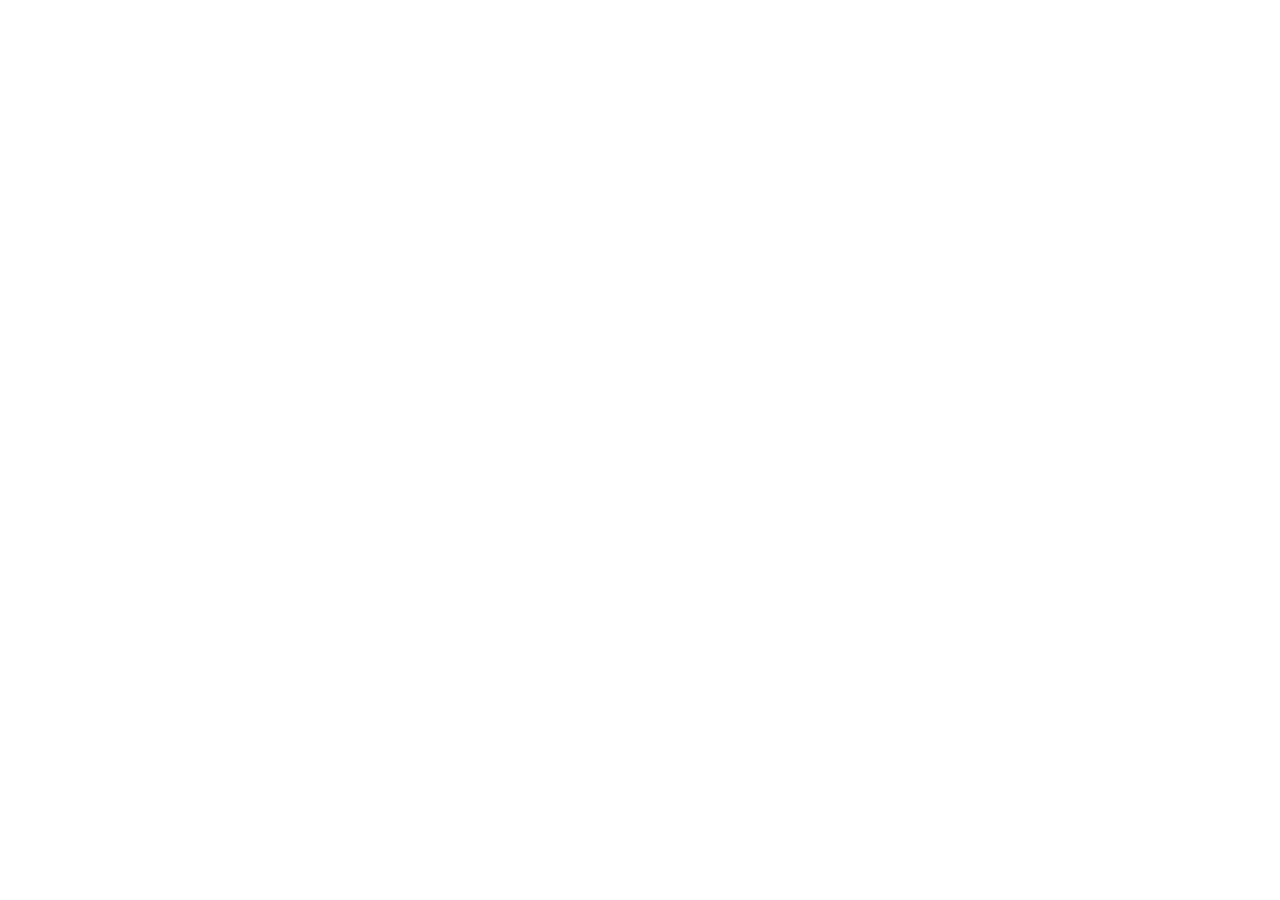
==== tools/microscope/index.html @ a1f285a3 "#feat: 添加 microscope 静态网页；" ====
<!doctype html>
<html lang="zh-CN"><head><meta charset="UTF-8"/><meta name="viewport" content="width=device-width, initial-scale=1.0"/><meta name="theme-color" content="#f5f7f4"/><meta name="description" content="面向初中生的交互式三维显微镜实验室"/><title>微观实验室 · 显微镜探索</title><link rel="icon" href="data:image/svg+xml,%3Csvg xmlns='http://www.w3.org/2000/svg' viewBox='0 0 64 64'%3E%3Crect width='64' height='64' rx='16' fill='%232b6658'/%3E%3Ctext x='12' y='46' font-size='42' fill='white'%3Eμ%3C/text%3E%3C/svg%3E"/>  <script type="module" crossorigin src="/assets/index-D6kAxr7T.js"></script>
  <link rel="stylesheet" crossorigin href="/assets/index-DTLCmqU_.css">
</head><body><div id="app"></div></body></html>
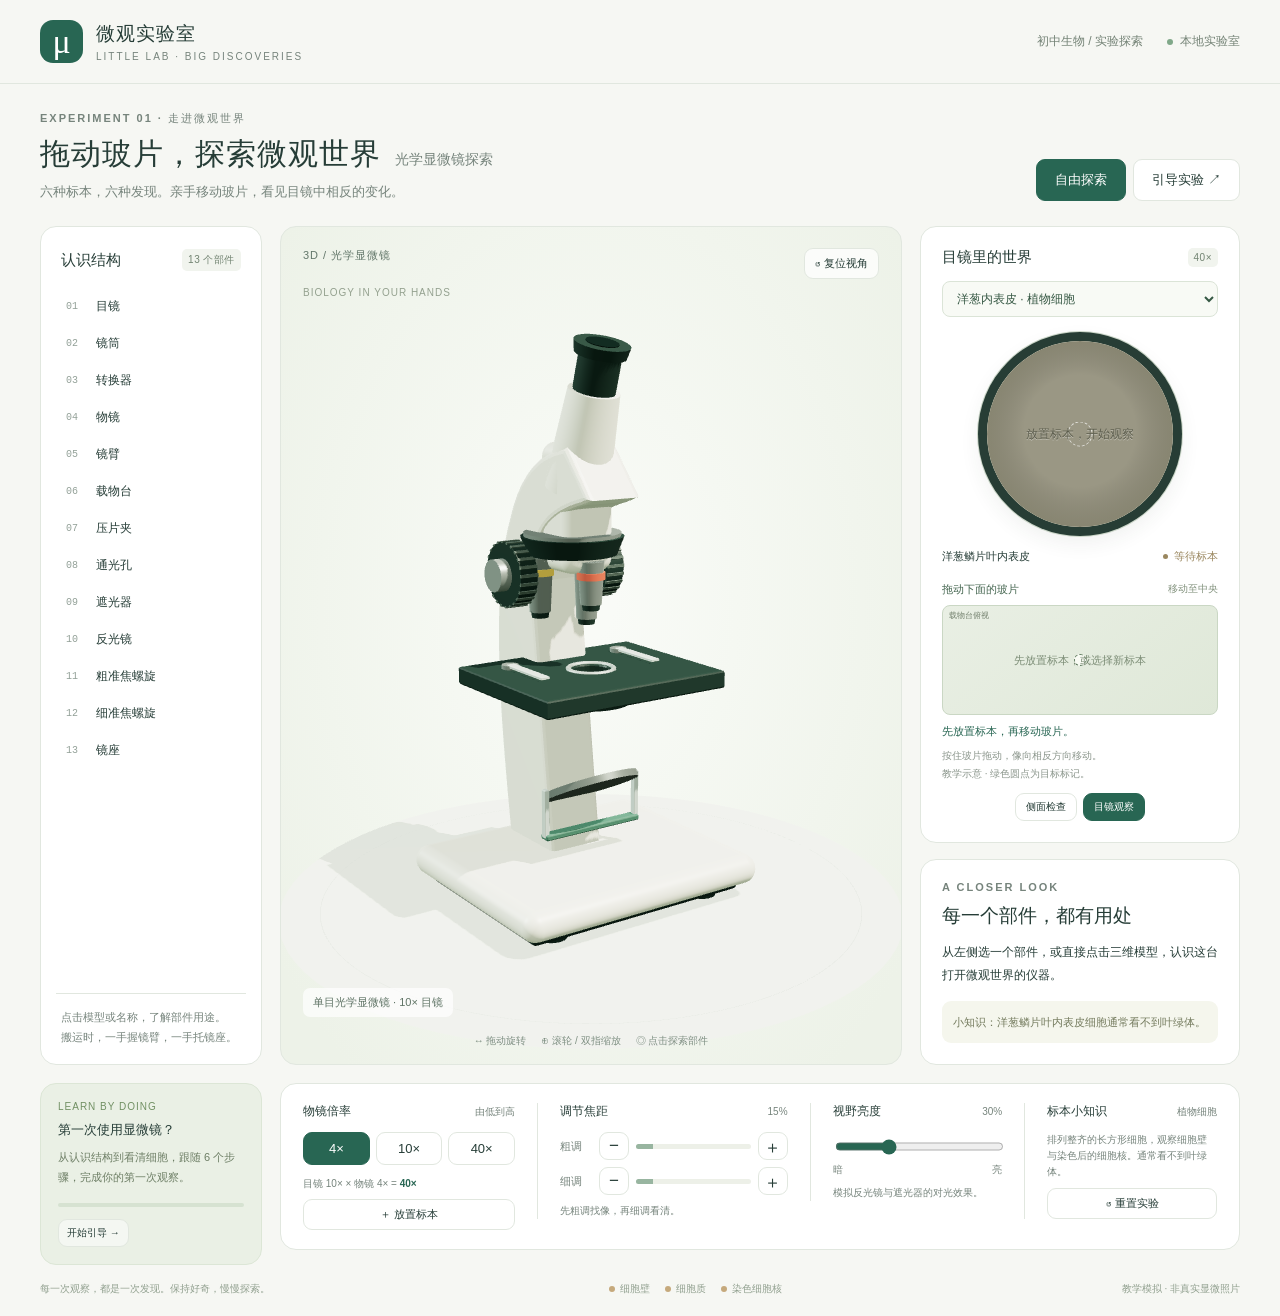
==== commit 89358246: "#fix: 修复资源路径问题；" ====
--- a/tools/microscope/index.html
+++ b/tools/microscope/index.html
@@ -1,4 +1,4 @@
 <!doctype html>
-<html lang="zh-CN"><head><meta charset="UTF-8"/><meta name="viewport" content="width=device-width, initial-scale=1.0"/><meta name="theme-color" content="#f5f7f4"/><meta name="description" content="面向初中生的交互式三维显微镜实验室"/><title>微观实验室 · 显微镜探索</title><link rel="icon" href="data:image/svg+xml,%3Csvg xmlns='http://www.w3.org/2000/svg' viewBox='0 0 64 64'%3E%3Crect width='64' height='64' rx='16' fill='%232b6658'/%3E%3Ctext x='12' y='46' font-size='42' fill='white'%3Eμ%3C/text%3E%3C/svg%3E"/>  <script type="module" crossorigin src="/assets/index-D6kAxr7T.js"></script>
-  <link rel="stylesheet" crossorigin href="/assets/index-DTLCmqU_.css">
+<html lang="zh-CN"><head><meta charset="UTF-8"/><meta name="viewport" content="width=device-width, initial-scale=1.0"/><meta name="theme-color" content="#f5f7f4"/><meta name="description" content="面向初中生的交互式三维显微镜实验室"/><title>微观实验室 · 显微镜探索</title><link rel="icon" href="data:image/svg+xml,%3Csvg xmlns='http://www.w3.org/2000/svg' viewBox='0 0 64 64'%3E%3Crect width='64' height='64' rx='16' fill='%232b6658'/%3E%3Ctext x='12' y='46' font-size='42' fill='white'%3Eμ%3C/text%3E%3C/svg%3E"/>  <script type="module" crossorigin src="./assets/index-D6kAxr7T.js"></script>
+  <link rel="stylesheet" crossorigin href="./assets/index-DTLCmqU_.css">
 </head><body><div id="app"></div></body></html>
--- a/tools/microscope/assets/index-DTLCmqU_.css
+++ b/tools/microscope/assets/index-DTLCmqU_.css
@@ -0,0 +1 @@
+:root{color:#263d37;font-synthesis:none;--green:#286653;--muted:#76847c;--line:#e1e7df;--pale:#eaf0e8;--orange:#cf8849;background:#f6f7f3;font-family:Inter,Segoe UI,Microsoft YaHei,sans-serif;font-weight:400}*{box-sizing:border-box}body{margin:0}button,input{font:inherit}button{cursor:pointer;border:1px solid var(--line);color:inherit;background:#fff;border-radius:9px;padding:9px 13px;transition:background .15s,transform .15s}button:hover{background:#edf3ed;border-color:#a6bcb0}button:active{transform:translateY(1px)}button:disabled{opacity:.38;cursor:not-allowed}button:focus-visible,input:focus-visible{outline-offset:3px;outline:3px solid #d0a85f}button[aria-pressed=true],.primary{background:var(--green);color:#fff;border-color:var(--green)}button[aria-pressed=true]:hover,.primary:hover{background:#1f5242}.eyebrow{letter-spacing:2px;color:var(--muted);font-size:11px;font-weight:600}.muted{color:var(--muted)}.topbar{border-bottom:1px solid var(--line);justify-content:space-between;align-items:center;max-width:1600px;height:84px;margin:auto;padding:0 40px;display:flex}.brand{align-items:center;gap:13px;display:flex}.brand-icon{background:var(--green);color:#fff;border-radius:13px;place-items:center;width:43px;height:43px;font-family:Georgia,serif;font-size:34px;display:grid}.brand-name{letter-spacing:1px;font-size:19px;font-weight:650}.brand-sub{letter-spacing:2px;color:var(--muted);margin-top:4px;font-size:10px}.top-meta{color:#738275;align-items:center;gap:24px;font-size:12px;display:flex}.status-dot{background:#80a889;border-radius:50%;width:6px;height:6px;margin-right:7px;display:inline-block}.page{max-width:1600px;margin:auto;padding:27px 40px 20px}.page-head{justify-content:space-between;align-items:end;gap:20px;margin-bottom:25px;display:flex}h1{letter-spacing:1px;margin:8px 0;font-size:30px;font-weight:600}h1 span{letter-spacing:0;color:var(--muted);margin-left:14px;font-size:14px;font-weight:400}.subtitle{color:var(--muted);margin:8px 0 0;font-size:13px}.mode-buttons{gap:7px;display:flex}.mode-buttons button{padding:11px 18px;font-size:13px}.workspace{grid-template-columns:222px minmax(350px,1fr) 320px;align-items:stretch;gap:18px;display:grid}.panel{border:1px solid var(--line);background:#fff;border-radius:16px;overflow:hidden}.panel-head{justify-content:space-between;align-items:center;margin-bottom:18px;display:flex}h2{margin:0;font-size:15px;font-weight:600}.small-tag{letter-spacing:.5px;color:#728472;background:#f1f4ee;border-radius:5px;padding:4px 6px;font-size:10px}.parts-panel{flex-direction:column;padding:22px 15px 17px;display:flex}.parts-panel .panel-head{padding:0 5px}.parts-list{flex-direction:column;gap:3px;display:flex}.part-button{text-align:left;background:0 0;border:0;align-items:center;gap:12px;width:100%;min-height:34px;padding:8px 10px;font-size:12px;display:flex}.part-button .number{color:#93a198;min-width:18px;font:10px ui-monospace,monospace}.part-button[aria-pressed=true]{color:#245d48;background:#e9f1e9}.part-button[aria-pressed=true] .number{color:#54836d}.part-button .arrow{opacity:0;margin-left:auto}.part-button[aria-pressed=true] .arrow{opacity:1}.parts-note{border-top:1px solid var(--line);color:var(--muted);margin-top:auto;padding:14px 5px 0;font-size:11px;line-height:1.8}.scene-panel{background:radial-gradient(at 50% 45%,#f9fbf7 5%,#edf2e8 90%);min-height:563px;position:relative;overflow:hidden}.scene-top{z-index:1;pointer-events:none;justify-content:space-between;display:flex;position:absolute;top:21px;left:22px;right:22px}.scene-tag{letter-spacing:1px;color:#63776a;font-size:11px}.scene-top button{pointer-events:auto;background:#ffffffbc;padding:7px 10px;font-size:11px}.viewer{touch-action:none;position:absolute;inset:0}.viewer canvas{width:100%;height:100%;display:block}.scene-foot{color:#7f9083;pointer-events:none;justify-content:center;gap:15px;font-size:10px;display:flex;position:absolute;bottom:16px;left:15px;right:15px}.scene-caption{color:#607466;pointer-events:none;background:#ffffffae;border-radius:7px;padding:7px 10px;font-size:11px;position:absolute;bottom:47px;left:22px}.scene-axis{letter-spacing:1px;color:#94a18f;pointer-events:none;font-size:10px;position:absolute;top:60px;left:22px}.right-stack{grid-template-rows:auto 1fr;gap:16px;display:grid}.observation{padding:21px}.observation .panel-head{margin-bottom:14px}.scope-wrap{background:#273d35;border-radius:50%;width:204px;height:204px;margin:0 auto 13px;padding:9px;position:relative;box-shadow:0 0 0 1px #cbd6c8,0 8px 20px #263a3311}.scope-wrap canvas{background:#e3dfcb;border-radius:50%;width:100%;height:100%;display:block}.scope-cross{pointer-events:none;border:1px dashed #ffffffb5;border-radius:50%;width:25px;height:25px;position:absolute;inset:50%;transform:translate(-50%,-50%)}.scope-empty{color:#5c5d4d;pointer-events:none;text-shadow:0 1px #fff6;justify-content:center;align-items:center;font-size:12px;display:flex;position:absolute;inset:0}.scope-empty[hidden]{display:none}.scope-meta{justify-content:space-between;align-items:center;font-size:11px;display:flex}.focus-state{color:#9a875f;align-items:center;gap:6px;display:flex}.focus-state.good{color:#2e785a}.focus-state:before{content:"";background:currentColor;border-radius:50%;width:5px;height:5px}.scope-subtitle{color:#8b968c;margin:12px 0 0;font-size:10px;line-height:1.8}.detail{padding:21px}.detail h3{margin:10px 0 12px;font-size:19px;font-weight:600}.detail p{margin:0;font-size:12px;line-height:1.9}.tip{color:#747b5e;background:#f5f6ed;border-radius:9px;padding:11px;margin-top:14px!important;font-size:11px!important}.control-panel{grid-column:2/4;grid-template-columns:1.1fr 1.3fr 1fr 1fr;align-items:start;gap:22px;padding:19px 22px;display:grid}.control-group+.control-group{border-left:1px solid var(--line);padding-left:22px}.control-title{justify-content:space-between;align-items:center;margin-bottom:12px;font-size:12px;font-weight:600;display:flex}.control-title span{color:var(--muted);font-size:10px;font-weight:400}.objective-buttons{gap:6px;display:flex}.objective-buttons button{flex:1;padding:8px 9px;font-size:13px}.formula{color:var(--muted);margin:12px 0 0;font-size:10px}.formula strong{color:var(--green);font-weight:600}.focus-row{align-items:center;gap:7px;margin-bottom:7px;font-size:11px;display:flex}.focus-row span{min-width:32px;color:var(--muted)}.focus-row button{width:30px;height:28px;padding:3px 0;font-size:17px}.focus-track{background:#edf0e8;border-radius:5px;flex:1;min-width:15px;height:5px;overflow:hidden}.focus-fill{background:#98b5a0;width:15%;height:100%;transition:width .1s}.control-note{color:var(--muted);margin:8px 0 0;font-size:10px;line-height:1.6}.brightness{width:100%;accent-color:var(--green);height:25px}.range-labels{color:var(--muted);justify-content:space-between;font-size:10px;display:flex}.slide-controls{grid-template-rows:repeat(2,25px);grid-template-columns:repeat(3,27px);justify-content:center;gap:3px;display:grid}.slide-controls button{border-radius:5px;padding:2px;font-size:13px}.slide-controls button:first-child{grid-column:2}.slide-controls button:nth-child(2){grid-column:1}.mount-button{width:100%;margin-top:8px;padding:7px;font-size:11px}.lesson-card{background:#eaf0e5;border-color:#dce6d6;grid-area:2/1;padding:17px}.lesson-card h3{margin:0 0 9px;font-size:13px}.lesson-card p{color:#6d7e65;margin:0;font-size:11px;line-height:1.8}.lesson-card .step-count{letter-spacing:1px;color:#729064;margin-bottom:9px;font-size:10px}.lesson-progress{background:#d6e2d1;border-radius:6px;height:4px;margin-top:15px;overflow:hidden}.lesson-progress div{background:#6c9264;height:100%;transition:width .3s}.lesson-controls{gap:6px;margin-top:12px;display:flex}.lesson-controls button{background:#ffffff80;padding:6px 8px;font-size:10px}.below{color:#91a08f;justify-content:space-between;align-items:center;gap:15px;margin-top:17px;font-size:10px;display:flex}.legend{gap:15px;display:flex}.legend i{background:#af966f;border-radius:50%;width:6px;height:6px;margin-right:5px;display:inline-block}.legend span:nth-child(2) i{background:#d2bdbc}.legend span:nth-child(3) i{background:#9b787d}.view-controls{justify-content:center;gap:6px;margin-top:10px;display:flex}.view-controls button{padding:6px 10px;font-size:10px}.error-box{text-align:center;background:#fff;border:1px solid #d7ddd0;border-radius:12px;flex-direction:column;justify-content:center;align-items:center;padding:20px;font-size:14px;line-height:1.8;display:flex;position:absolute;inset:20%}.error-box button{margin-top:15px}.toast{color:#fff;z-index:10;background:#263d37;border-radius:10px;padding:11px 20px;font-size:12px;position:fixed;bottom:22px;left:50%;transform:translate(-50%);box-shadow:0 5px 30px #0002}.toast:empty{display:none}.visually-hidden{clip:rect(0,0,0,0);white-space:nowrap;border:0;width:1px;height:1px;padding:0;position:absolute;overflow:hidden}@media (width>=1450px){.scene-panel{min-height:630px}.scope-wrap{width:220px;height:220px}.parts-list{gap:5px}.part-button{padding-top:10px;padding-bottom:10px}.detail p{font-size:13px}}@media (width<=1150px){.topbar{padding:0 24px}.page{padding:24px}.workspace{grid-template-columns:180px minmax(280px,1fr) 270px;gap:12px}.observation,.detail{padding:17px}.scope-wrap{width:180px;height:180px}.control-panel{gap:13px;padding:17px}.control-group+.control-group{padding-left:13px}.top-meta{gap:14px}.part-button{font-size:11px}.scene-panel{min-height:550px}}@media (width<=940px){.workspace{grid-template-columns:minmax(0,1fr) 290px}.scene-panel{grid-area:1/1;min-height:520px}.right-stack{grid-area:1/2}.parts-panel{grid-area:3/1/auto/3;padding:18px}.parts-list{grid-template-columns:repeat(4,1fr);display:grid}.parts-note{margin-top:10px;padding-top:10px}.control-panel{grid-area:2/1/auto/3}.lesson-card{grid-area:4/1/auto/3}.lesson-card .lesson-progress{max-width:400px}.top-meta span:first-child,h1 span{display:none}.below{flex-wrap:wrap}}@media (width<=640px){.topbar{height:70px;padding:0 18px}.brand-name{font-size:16px}.top-meta{font-size:10px}.brand-sub{font-size:8px}.page{padding:20px 14px}.page-head{margin-bottom:18px;display:block}h1{font-size:25px}.mode-buttons{margin-top:18px}.mode-buttons button{flex:1}.workspace{flex-direction:column;display:flex}.scene-panel{order:0;height:450px;min-height:450px}.right-stack{order:1;grid-template-columns:1fr;display:grid}.control-panel{order:2;grid-template-columns:1fr 1fr;gap:20px}.control-group:nth-child(3){border-left:0;padding-left:0}.parts-panel{order:3}.parts-list{grid-template-columns:repeat(2,1fr)}.lesson-card{order:-1}.observation{padding:20px}.scope-wrap{width:220px;height:220px}.below{line-height:1.8}.scene-foot{gap:8px;font-size:9px}.top-meta span:first-child{display:none}}.part-callout{pointer-events:none;z-index:2;position:absolute;inset:0}.part-callout[hidden]{display:none}.part-callout svg{position:absolute;inset:0;overflow:visible}.part-callout polyline{fill:none;stroke-linejoin:round;stroke-linecap:round}.callout-halo{stroke:#ffffffd9;stroke-width:5px}.callout-line{stroke:#286653;stroke-width:1.8px}.callout-label{color:#286653;background:#fffffff2;border:1px solid #a9beb0;border-radius:8px;justify-content:center;align-items:center;width:130px;min-height:38px;font-size:12px;font-weight:600;display:flex;position:absolute;box-shadow:0 3px 12px #234b3510}.slide-map{background:#e4ece0;border:1px solid #cad7c4;border-radius:8px;max-width:150px;height:66px;margin:0 auto 10px;position:relative;overflow:hidden}.map-caption{color:#73816e;font-size:8px;position:absolute;top:4px;left:6px}.map-aperture{background:#f9fbf4;border:1px dashed #5d795d;border-radius:50%;width:12px;height:12px;position:absolute;top:55%;left:50%;transform:translate(-50%,-50%)}.map-glass{color:#286653;background:#cbe1d58a;border:1px solid #7d9f8e;border-radius:2px;justify-content:center;align-items:center;width:88px;height:25px;font-size:14px;display:flex;position:absolute;top:55%;left:50%;box-shadow:0 2px 4px #284b3610}.map-glass:before{content:"";background:#faf9ef;border-right:1px solid #c4cabe;width:14px;position:absolute;top:2px;bottom:2px;left:2px}.map-glass[hidden]{display:none}#movement-hint{color:#286653;min-height:32px;font-weight:600}.specimen-select{color:#365844;width:100%;font:inherit;cursor:pointer;background:#f8faf5;border:1px solid #dbe4d7;border-radius:8px;margin:0 0 15px;padding:9px 10px;font-size:12px}.drag-heading{color:#456650;justify-content:space-between;margin-top:18px;margin-bottom:8px;font-size:11px;display:flex}.drag-heading span:last-child{color:#81917c;font-size:10px}.observation .slide-map{touch-action:none;background:linear-gradient(140deg,#e9efe4,#dfe8d8);width:100%;max-width:none;height:110px;margin-bottom:8px}.slide-map:focus-visible{outline-offset:3px;outline:2px solid #9bb58d}.map-glass{cursor:grab;-webkit-user-select:none;user-select:none;background:#c9e2dba8;height:30px;top:50%}.map-aperture{top:50%}.dragging .map-glass{cursor:grabbing;background:#b5d9cea8;box-shadow:0 4px 12px #28574025}.drag-empty{color:#7c8d76;pointer-events:none;place-items:center;font-size:11px;display:grid;position:absolute;inset:0}.drag-empty[hidden]{display:none}.observation #movement-hint{min-height:18px;margin:3px 0;font-size:11px}.observation .scope-subtitle{margin-top:6px}.viewer canvas.dragging-slide{cursor:grabbing}.scope-meta{gap:6px}.focus-state{white-space:nowrap}.scene-foot span:first-child{max-width:135px}.control-panel{align-self:start}.map-glass span{pointer-events:none}
